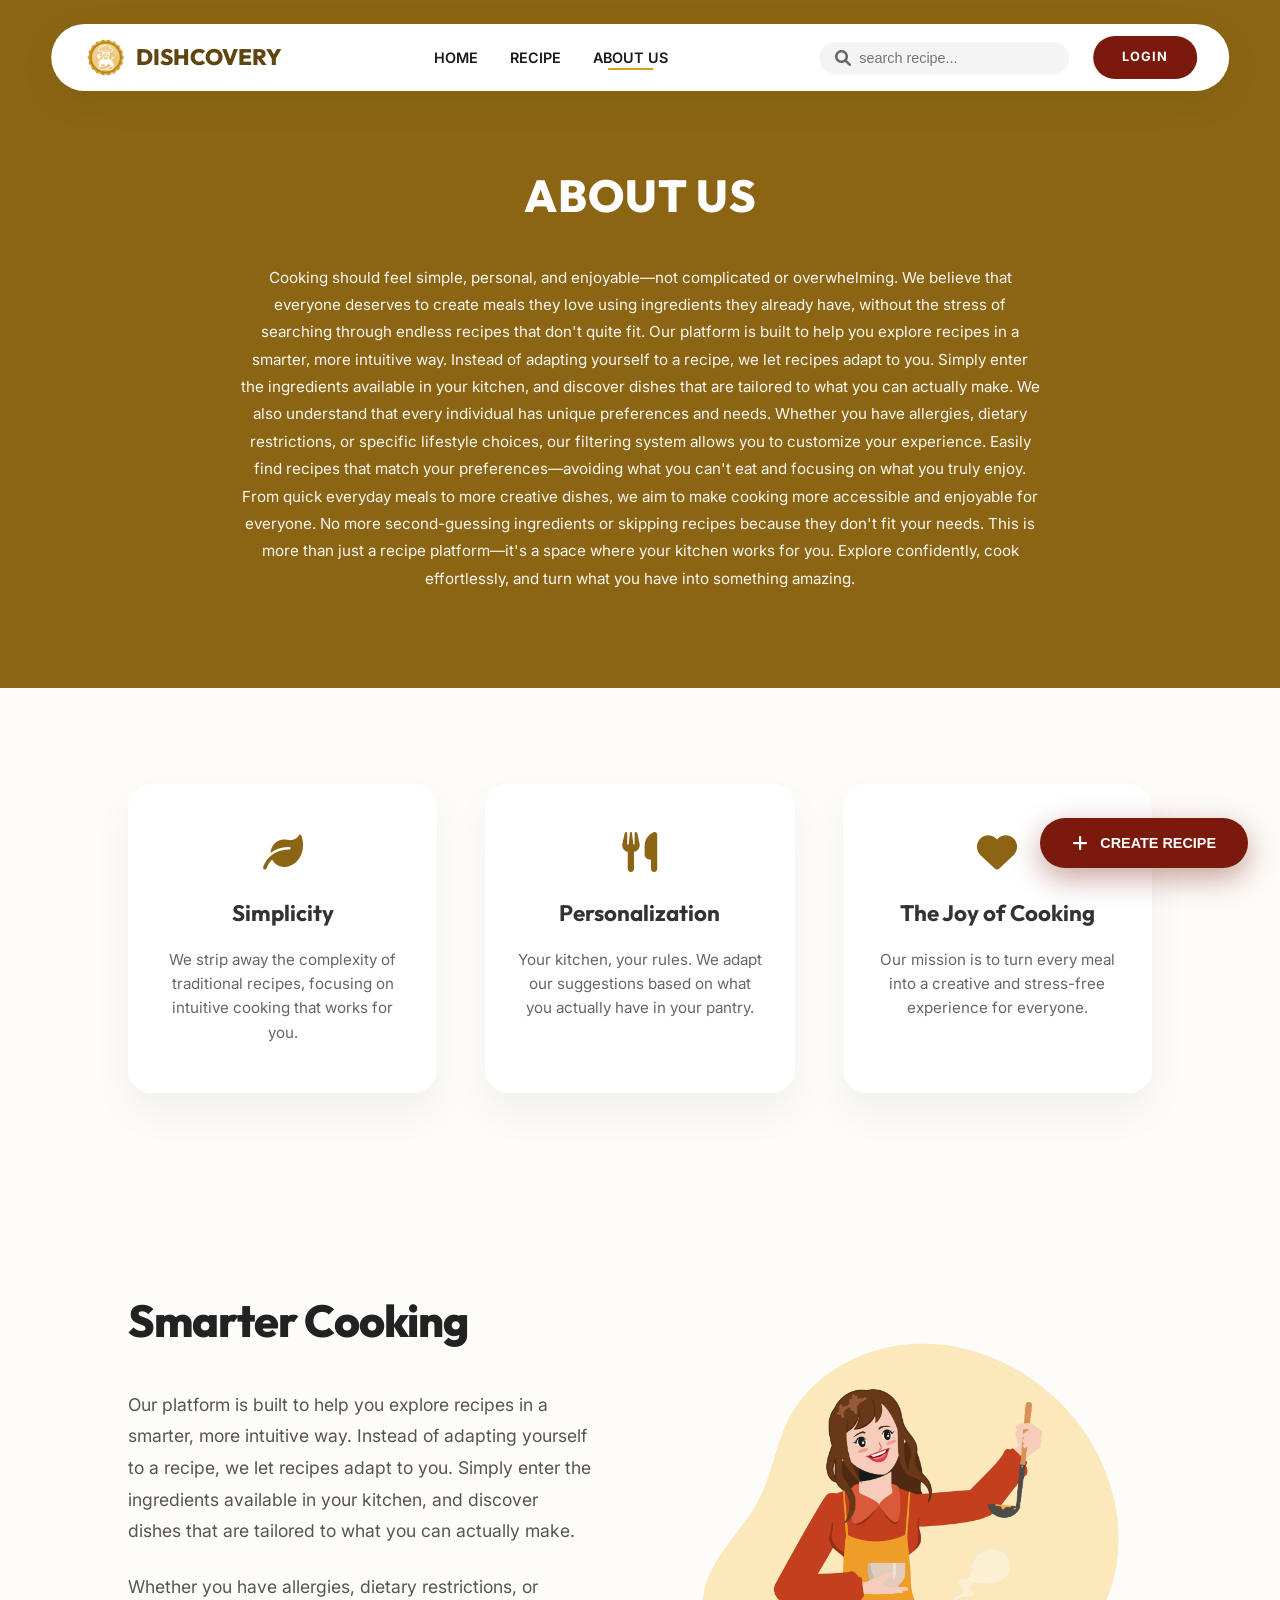
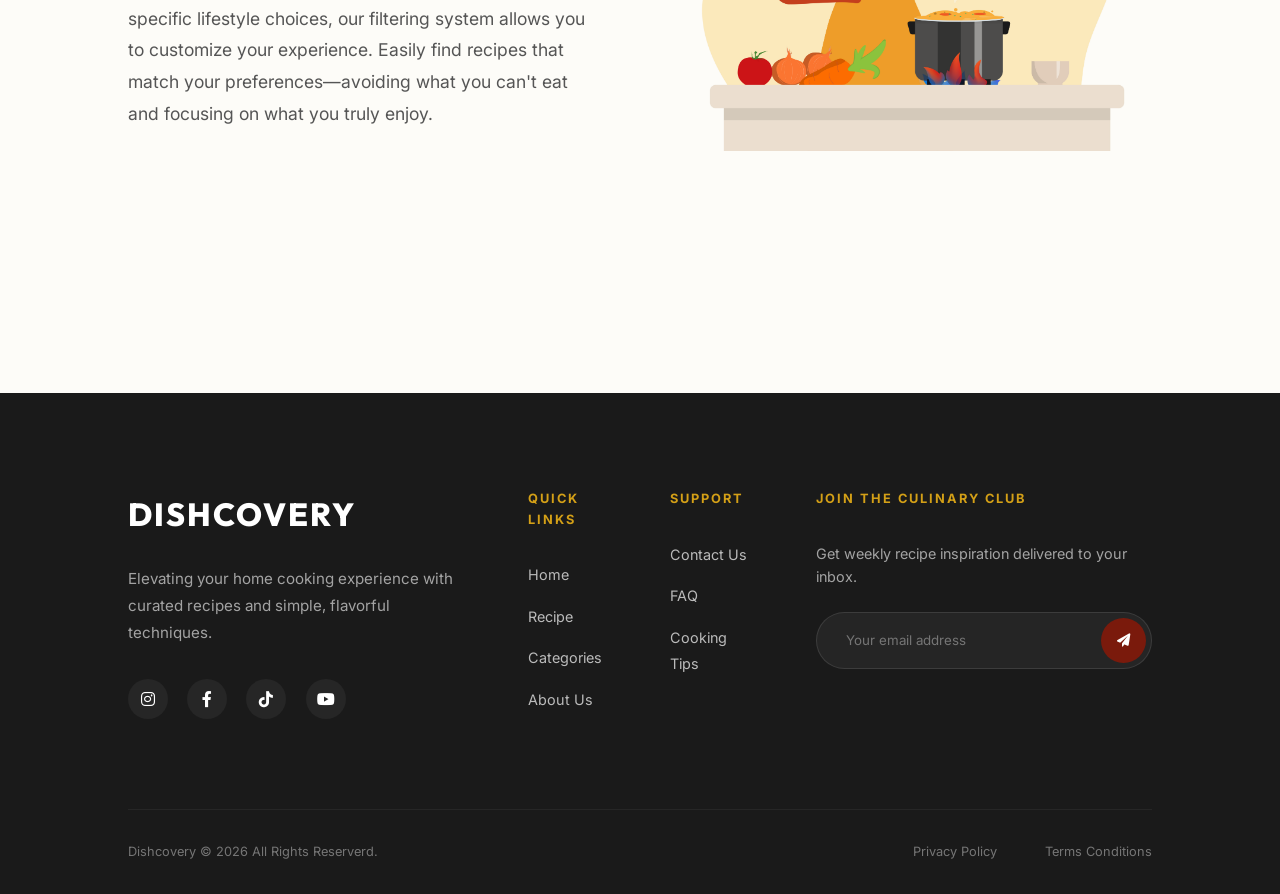
==== about.html @ 6b0d6140 "first commit" ====
<!DOCTYPE html>
<html lang="en">
<head>
    <meta charset="UTF-8">
    <meta name="viewport" content="width=device-width, initial-scale=1.0">
    <title>About Us - Dishcovery</title>
    <link rel="stylesheet" href="style.css">
    <link rel="stylesheet" href="https://cdnjs.cloudflare.com/ajax/libs/font-awesome/6.0.0/css/all.min.css">
    <link href="https://fonts.googleapis.com/css2?family=Outfit:wght@300;400;600;800&family=Playfair+Display:ital,wght@0,700;1,700&display=swap" rel="stylesheet">
    <style>
        :root {
            --about-gold: #8B6513;
            --about-beige: #FDFCF8;
        }

        body {
            font-family: 'Inter', sans-serif;
            background-color: var(--about-beige);
        }

        /* Hero Section - Restored to Gold */
        .about-hero {
            background-color: var(--about-gold);
            color: white;
            padding: 10rem 10% 6rem; /* Reduced bottom padding */
            min-height: 60vh;
            display: flex;
            flex-direction: column;
            justify-content: center;
            align-items: center;
            text-align: center;
        }

        .about-hero h1 {
            font-family: 'Outfit', sans-serif;
            font-size: 2.8rem;
            font-weight: 800;
            margin-bottom: 2rem;
            letter-spacing: 1px;
            color: white;
            text-transform: uppercase;
        }

        .about-content {
            max-width: 800px;
            line-height: 1.8;
            font-size: 0.95rem;
            font-weight: 400;
            opacity: 0.95;
            text-align: center;
        }

        .about-content p {
            margin-bottom: 0; /* Merged paragraph has no bottom margin */
        }

        /* Values Section */
        .values-section {
            padding: 6rem 10%; /* Balanced vertical padding */
            display: grid;
            grid-template-columns: repeat(3, 1fr);
            gap: 3rem;
            position: relative;
            z-index: 3;
            background-color: var(--about-beige);
        }

        .value-card {
            background: white;
            padding: 3rem 2rem;
            border-radius: 24px;
            box-shadow: 0 20px 40px rgba(0,0,0,0.05);
            text-align: center;
            transition: transform 0.3s ease;
        }

        .value-card:hover {
            transform: translateY(-15px);
        }

        .value-card i {
            font-size: 2.5rem;
            color: var(--about-gold);
            margin-bottom: 1.5rem;
        }

        .value-card h3 {
            font-family: 'Outfit', sans-serif;
            font-size: 1.4rem;
            font-weight: 700;
            margin-bottom: 1rem;
            color: #333;
        }

        .value-card p {
            color: #666;
            line-height: 1.6;
            font-size: 0.95rem;
        }

        /* Detailed Section */
        .details-section {
            padding: 6rem 10% 10rem; /* Balanced top padding */
            display: grid;
            grid-template-columns: 1fr 1fr;
            gap: 6rem;
            align-items: center;
        }

        .details-text h2 {
            font-family: 'Outfit', sans-serif;
            font-size: 2.8rem;
            font-weight: 800;
            color: #222;
            margin-bottom: 2rem;
            letter-spacing: -1px;
        }

        .details-text p {
            font-size: 1.1rem;
            line-height: 1.8;
            color: #555;
            margin-bottom: 1.5rem;
        }

        .details-image {
            position: relative;
            display: flex;
            justify-content: center;
            align-items: center;
        }

        .details-image img {
            width: 100%;
            max-width: 500px; /* Make it a bit smaller too since they asked to 'kecilin' earlier */
            border-radius: 30px;
            mix-blend-mode: multiply; /* Removes white background */
            position: relative;
            z-index: 2;
        }

        /* Navbar Correction */
        .navbar {
            background: white;
            position: sticky;
            top: 0;
            z-index: 1000;
            box-shadow: 0 2px 10px rgba(0,0,0,0.05);
        }

        @media (max-width: 1024px) {
            .values-section { grid-template-columns: 1fr; }
            .details-section { grid-template-columns: 1fr; gap: 4rem; }
            .about-hero h1 { font-size: 3rem; }
        }
    </style>
</head>
<body>
    <!-- Navigation -->
    <nav id="navbar">
        <a href="index.html" class="logo">
            <img src="images/logo_dishcovery.png" alt="Dishcovery Logo" style="height: 45px;">
            <span>DISHCOVERY</span>
        </a>
        <ul class="nav-links">
            <li><a href="index.html">HOME</a></li>
            <li><a href="index.html#recipes-section">RECIPE</a></li>
            <li><a href="about.html" class="active">ABOUT US</a></li>
        </ul>
        <div class="nav-actions">
            <div class="nav-search">
                <i class="fas fa-search"></i>
                <input type="text" id="recipe-search" placeholder="search recipe...">
            </div>
            
            <div class="guest-only" id="guest-nav">
                <a href="login.html" class="btn btn-primary">LOGIN</a>
            </div>
            
            <div class="user-only user-profile">
                <div class="avatar" onclick="logout()">
                    <img src="images/avatar.png" alt="User Avatar">
                </div>
            </div>
        </div>
    </nav>

     <!-- About Section -->
    <section class="about-hero">
        <div class="container">
            <h1>ABOUT US</h1>
            <div class="about-content">
                <p>Cooking should feel simple, personal, and enjoyable—not complicated or overwhelming. We believe that everyone deserves to create meals they love using ingredients they already have, without the stress of searching through endless recipes that don't quite fit. Our platform is built to help you explore recipes in a smarter, more intuitive way. Instead of adapting yourself to a recipe, we let recipes adapt to you. Simply enter the ingredients available in your kitchen, and discover dishes that are tailored to what you can actually make. We also understand that every individual has unique preferences and needs. Whether you have allergies, dietary restrictions, or specific lifestyle choices, our filtering system allows you to customize your experience. Easily find recipes that match your preferences—avoiding what you can't eat and focusing on what you truly enjoy. From quick everyday meals to more creative dishes, we aim to make cooking more accessible and enjoyable for everyone. No more second-guessing ingredients or skipping recipes because they don't fit your needs. This is more than just a recipe platform—it's a space where your kitchen works for you. Explore confidently, cook effortlessly, and turn what you have into something amazing.</p>
            </div>
        </div>
    </section>

    <!-- Philosophy Cards -->
    <section class="values-section">
        <div class="value-card">
            <i class="fas fa-leaf"></i>
            <h3>Simplicity</h3>
            <p>We strip away the complexity of traditional recipes, focusing on intuitive cooking that works for you.</p>
        </div>
        <div class="value-card">
            <i class="fas fa-utensils"></i>
            <h3>Personalization</h3>
            <p>Your kitchen, your rules. We adapt our suggestions based on what you actually have in your pantry.</p>
        </div>
        <div class="value-card">
            <i class="fas fa-heart"></i>
            <h3>The Joy of Cooking</h3>
            <p>Our mission is to turn every meal into a creative and stress-free experience for everyone.</p>
        </div>
    </section>

    <!-- Deep Dive Section -->
    <section class="details-section">
        <div class="details-text">
            <h2>Smarter Cooking</h2>
            <p>Our platform is built to help you explore recipes in a smarter, more intuitive way. Instead of adapting yourself to a recipe, we let recipes adapt to you. Simply enter the ingredients available in your kitchen, and discover dishes that are tailored to what you can actually make.</p>
            <p>Whether you have allergies, dietary restrictions, or specific lifestyle choices, our filtering system allows you to customize your experience. Easily find recipes that match your preferences—avoiding what you can't eat and focusing on what you truly enjoy.</p>
        </div>
        <div class="details-image">
            <img src="images/bg_about.jpg" alt="Kitchen setup">
        </div>
    </section>

    <!-- Premium Footer -->
    <footer class="premium-footer">
        <div class="footer-top">
            <div class="footer-brand-section">
                <h3 class="footer-logo-text">DISHCOVERY</h3>
                <p class="footer-tagline">Elevating your home cooking experience with curated recipes and simple, flavorful techniques.</p>
                <div class="footer-social-icons">
                    <a href="#"><i class="fab fa-instagram"></i></a>
                    <a href="#"><i class="fab fa-facebook-f"></i></a>
                    <a href="#"><i class="fab fa-tiktok"></i></a>
                    <a href="#"><i class="fab fa-youtube"></i></a>
                </div>
            </div>
            
            <div class="footer-nav-section">
                <div class="footer-nav-col">
                    <h4>QUICK LINKS</h4>
                    <ul>
                        <li><a href="index.html">Home</a></li>
                        <li><a href="index.html#recipes-section">Recipe</a></li>
                        <li><a href="index.html#recipes-section">Categories</a></li>
                        <li><a href="about.html">About Us</a></li>
                    </ul>
                </div>
                <div class="footer-nav-col">
                    <h4>SUPPORT</h4>
                    <ul>
                        <li><a href="#">Contact Us</a></li>
                        <li><a href="#">FAQ</a></li>
                        <li><a href="#">Cooking Tips</a></li>
                    </ul>
                </div>
            </div>

            <div class="footer-newsletter">
                <h4>JOIN THE CULINARY CLUB</h4>
                <p>Get weekly recipe inspiration delivered to your inbox.</p>
                <form class="newsletter-form">
                    <input type="email" placeholder="Your email address">
                    <button type="submit"><i class="fas fa-paper-plane"></i></button>
                </form>
            </div>
        </div>
        <div class="footer-bottom">
            <p>Dishcovery &copy; 2026 All Rights Reserverd.</p>
            <div class="footer-bottom-links">
                <a href="#">Privacy Policy</a>
                <a href="#">Terms Conditions</a>
            </div>
        </div>
    </footer>

    <script>
        function updateAuthState() {
            const isLoggedIn = localStorage.getItem('isLoggedIn') === 'true';
            document.body.setAttribute('data-view', isLoggedIn ? 'user' : 'guest');
            
            const guestNav = document.getElementById('guest-nav');
            const userNav = document.getElementById('user-nav');
            
            if (isLoggedIn) {
                guestNav.style.display = 'none';
                userNav.style.display = 'flex';
            } else {
                guestNav.style.display = 'block';
                userNav.style.display = 'none';
            }
        }

        function logout() {
            localStorage.setItem('isLoggedIn', 'false');
            window.location.href = 'index.html';
        }

        window.addEventListener('DOMContentLoaded', updateAuthState);
    </script>
    <!-- Floating Create Recipe Button -->
    <button class="floating-create-btn" onclick="handleCreateRecipe()">
        <i class="fas fa-plus"></i>
        <span>CREATE RECIPE</span>
    </button>

    <script>
        // Copy auth check logic from script.js or include script.js but it might interfere
        const isLoggedIn = localStorage.getItem('isLoggedIn') === 'true';
        if (isLoggedIn) document.body.setAttribute('data-view', 'user');
        
        window.logout = () => {
            localStorage.removeItem('isLoggedIn');
            window.location.reload();
        };

        function handleCreateRecipe() {
            if (isLoggedIn) {
                window.location.href = 'create_recipe.html';
            } else {
                window.location.href = 'login.html';
            }
        }
    </script>
</body>
</html>
---- style.css ----
@import url('https://fonts.googleapis.com/css2?family=Outfit:wght@300;400;600;700&family=Inter:wght@300;400;500;600&display=swap');

:root {
    --primary: #7A1A0C; /* Maroon */
    --primary-hover: #5D1409;
    --secondary: #2D2D2D;
    --accent: #E9E3D3; /* Beige */
    --accent-dark: #D1C9B8;
    --gold: #D4A017;
    --bg-light: #FDFDFD;
    --bg-footer: #1C1C1C;
    --text-main: #1A1A1A;
    --text-muted: #666666;
    --white: #FFFFFF;
    --shadow: 0 10px 40px rgba(0, 0, 0, 0.06);
    --radius-sm: 8px;
    --radius-md: 20px;
    --radius-lg: 32px;
    --transition: all 0.3s cubic-bezier(0.4, 0, 0.2, 1);
}

* {
    margin: 0;
    padding: 0;
    box-sizing: border-box;
}

body {
    font-family: 'Inter', sans-serif;
    background-color: var(--bg-light);
    color: var(--text-main);
    line-height: 1.6;
    overflow-x: hidden;
}

h1, h2, h3, .logo {
    font-family: 'Outfit', sans-serif;
    font-weight: 700;
}

/* Navbar */
nav {
    position: fixed;
    top: 1.5rem;
    left: 50%;
    transform: translateX(-50%);
    width: 92%;
    max-width: 1300px;
    padding: 0.7rem 2rem;
    display: flex;
    justify-content: space-between;
    align-items: center;
    z-index: 1000;
    background: var(--white);
    border-radius: 100px;
    box-shadow: var(--shadow);
    transition: var(--transition);
}

.logo {
    font-size: 1.4rem;
    color: #5F450F;
    display: flex;
    align-items: center;
    gap: 0.5rem;
    text-decoration: none;
    font-weight: 800;
}

.logo img {
    height: 32px;
}

.nav-links {
    display: flex;
    gap: 2rem;
    list-style: none;
}

.nav-links a {
    color: var(--text-main);
    text-decoration: none;
    font-weight: 600;
    font-size: 0.9rem;
    text-transform: uppercase;
    transition: var(--transition);
    position: relative;
}

.nav-links a::after {
    content: '';
    position: absolute;
    bottom: -4px;
    left: 0;
    width: 0;
    height: 2px;
    background: var(--gold);
    transition: var(--transition);
}

.nav-links a.active::after,
.nav-links a:hover::after {
    width: 60%; 
    left: 20%;
}

.nav-links a.active {
    color: var(--text-main);
}

.nav-actions {
    display: flex;
    align-items: center;
    gap: 1.5rem;
}

.nav-search {
    position: relative;
    display: flex;
    align-items: center;
    background: #F4F4F4;
    border-radius: 100px;
    padding: 0.5rem 1rem;
    width: 250px;
}

.nav-search input {
    background: transparent;
    border: none;
    outline: none;
    padding-left: 0.5rem;
    font-size: 0.9rem;
    width: 100%;
}

.nav-search i {
    color: var(--text-muted);
}

.btn {
    padding: 0.6rem 1.4rem;
    border-radius: 100px;
    border: none;
    font-weight: 700;
    cursor: pointer;
    transition: var(--transition);
    text-decoration: none;
    font-size: 0.85rem;
    display: flex;
    align-items: center;
    gap: 0.5rem;
}

.btn-primary {
    background-color: var(--primary);
    color: var(--white);
    text-transform: uppercase;
    padding: 0.7rem 1.8rem;
    font-size: 0.8rem;
    letter-spacing: 1px;
}

.btn-primary:hover {
    background-color: var(--primary-hover);
    transform: translateY(-2px);
    box-shadow: 0 5px 15px rgba(122, 26, 12, 0.3);
}

.user-profile {
    display: flex;
    align-items: center;
    gap: 1.5rem;
}

.avatar {
    width: 45px;
    height: 45px;
    border-radius: 50%;
    overflow: hidden;
    cursor: pointer;
    border: 3px solid var(--gold);
    box-shadow: 0 4px 10px rgba(0,0,0,0.1);
    transition: var(--transition);
    flex-shrink: 0;
}

.avatar:hover {
    transform: scale(1.1);
}

.avatar img {
    width: 100%;
    height: 100%;
    object-fit: cover;
}

/* Hero Section */
.hero {
    height: 100vh;
    background: linear-gradient(rgba(0,0,0,0.5), rgba(0,0,0,0.6)), url('images/hero_bg.jpg');
    background-size: cover;
    background-position: center;
    display: flex;
    flex-direction: column;
    justify-content: center;
    align-items: center;
    text-align: center;
    color: var(--white);
    padding: 10rem 5% 0; 
}

.hero h1 {
    font-size: 5rem;
    margin-bottom: 1rem;
    letter-spacing: -2px;
    text-transform: uppercase;
    max-width: 900px;
    line-height: 1.1;
}

.hero p {
    font-size: 1.2rem;
    max-width: 700px;
    margin-bottom: 2.5rem;
    font-weight: 400;
    opacity: 0.9;
}

.btn-hero {
    padding: 1rem 2.5rem;
    font-size: 1rem;
    background: rgba(255,255,255,0.1);
    border: 1px solid rgba(255,255,255,0.3);
    backdrop-filter: blur(5px);
    color: var(--white);
    text-transform: uppercase;
}

.btn-hero:hover {
    background: var(--white);
    color: var(--primary);
}

/* Everyone Favorite Section */
.everyone-favorite {
    padding: 8rem 5% 5rem; 
    margin-top: 0;
    position: relative;
    z-index: 1;
}

.fav-container {
    background: var(--white);
    padding: 3rem;
    border-radius: var(--radius-md);
    box-shadow: var(--shadow);
}

.fav-header {
    display: flex;
    justify-content: space-between;
    align-items: center;
    margin-bottom: 2.5rem;
}

.fav-header h2 {
    font-size: 2rem;
    text-transform: uppercase;
    color: var(--text-main);
}

.slider-controls {
    display: flex;
    gap: 1rem;
}

.slider-btn {
    width: 40px;
    height: 40px;
    border-radius: 50%;
    border: 1px solid #DDD;
    display: flex;
    align-items: center;
    justify-content: center;
    cursor: pointer;
    transition: var(--transition);
}

.slider-btn:hover {
    background: var(--primary);
    color: var(--white);
    border-color: var(--primary);
}

.fav-grid-wrapper {
    overflow: hidden;
    position: relative;
    width: 100%;
}

.fav-grid {
    display: flex;
    gap: 1.5rem;
    transition: transform 0.5s cubic-bezier(0.4, 0, 0.2, 1);
    will-change: transform;
}

.fav-card {
    flex: 0 0 calc(25% - 1.2rem); /* Show 4 cards at a time */
    background: var(--accent);
    border-radius: var(--radius-md);
    overflow: hidden;
    display: flex;
    flex-direction: column;
    box-shadow: 0 4px 20px rgba(0,0,0,0.05);
    transition: var(--transition);
}

.fav-card:hover {
    transform: translateY(-10px);
    box-shadow: 0 15px 35px rgba(0,0,0,0.1);
}

.fav-card .fav-img {
    height: 150px; 
}

.fav-card .fav-img img {
    width: 100%;
    height: 100%;
    object-fit: cover;
}

.fav-card .fav-content {
    padding: 1rem;
    flex: 1;
    display: flex;
    flex-direction: column;
}

.fav-card h3 {
    font-size: 1.05rem;
    margin-bottom: 0.8rem;
    color: var(--text-main);
    line-height: 1.4;
}

.fav-card p {
    font-size: 0.9rem;
    color: var(--text-muted);
    margin-bottom: 2rem;
    display: -webkit-box;
    -webkit-line-clamp: 2;
    -webkit-box-orient: vertical;
    overflow: hidden;
}

.fav-footer {
    display: flex;
    justify-content: space-between;
    align-items: center;
    margin-top: auto;
}

.fav-meta {
    font-size: 0.75rem;
    font-weight: 700;
    text-transform: uppercase;
    color: var(--text-main);
}

.fav-actions {
    display: flex;
    align-items: center;
    gap: 1rem;
}

.heart-btn {
    font-size: 1.2rem;
    color: var(--text-muted);
    cursor: pointer;
    transition: var(--transition);
}

.heart-btn:hover, .heart-btn.active {
    color: var(--primary);
}

/* Recipes Section */
.recipes-section {
    padding: 5rem 5%;
    text-align: center;
}

.recipes-section h2 {
    font-size: 2.5rem;
    text-transform: uppercase;
    margin-bottom: 1rem;
    max-width: 600px;
    margin-left: auto;
    margin-right: auto;
}

.recipes-section .subtext {
    color: var(--text-muted);
    margin-bottom: 3rem;
}

.filter-pills {
    display: flex;
    justify-content: center;
    gap: 1rem;
    margin-bottom: 4rem;
}

.pill {
    padding: 0.6rem 2rem;
    border-radius: 100px;
    background: transparent;
    border: 1px solid #DDD;
    font-weight: 600;
    cursor: pointer;
    transition: var(--transition);
    font-size: 0.85rem;
    text-transform: uppercase;
}

.pill.active {
    background: var(--accent);
    border-color: var(--accent);
    color: var(--text-main);
}

.pill:hover:not(.active) {
    background: #F4F4F4;
}

/* Recipe Grid */
.recipe-grid {
    display: grid;
    grid-template-columns: repeat(5, 1fr);
    gap: 1rem;
    margin-bottom: 4rem;
}

.recipe-card {
    background: var(--white);
    border-radius: var(--radius-md);
    overflow: hidden;
    box-shadow: 0 4px 20px rgba(0,0,0,0.05);
    transition: var(--transition);
    text-align: left;
    display: flex;
    flex-direction: column;
}

.recipe-card:hover {
    transform: translateY(-10px);
    box-shadow: 0 15px 35px rgba(0,0,0,0.1);
}

.recipe-img {
    height: 150px;
    overflow: hidden;
}

.recipe-img img {
    width: 100%;
    height: 100%;
    object-fit: cover;
}

.recipe-content {
    padding: 1.2rem;
    flex: 1;
    display: flex;
    flex-direction: column;
}

.recipe-content h3 {
    font-size: 1.05rem;
    margin-bottom: 0.8rem;
    color: var(--text-main);
    line-height: 1.4;
}

.recipe-content p {
    font-size: 0.9rem;
    color: var(--text-muted);
    margin-bottom: 2rem;
    display: -webkit-box;
    -webkit-line-clamp: 2;
    -webkit-box-orient: vertical;
    overflow: hidden;
}

.recipe-card-footer {
    display: flex;
    justify-content: space-between;
    align-items: center;
    margin-top: auto;
}

.recipe-meta, .fav-meta {
    display: flex;
    flex-direction: column;
    gap: 0.2rem;
}

.recipe-grid .recipe-meta {
    gap: 0.1rem;
}

.meta-item {
    display: flex;
    align-items: center;
    gap: 0.4rem;
    font-size: 0.65rem;
    font-weight: 700;
    text-transform: uppercase;
    color: var(--text-main);
}

.recipe-grid .meta-item {
    font-size: 0.55rem;
    gap: 0.25rem;
}

.meta-item i {
    font-size: 0.75rem;
    color: var(--primary);
    width: 12px;
    text-align: center;
}

.recipe-grid .meta-item i {
    font-size: 0.65rem;
    width: 10px;
}

.fav-meta .meta-item, 
.similar-recipes-section .meta-item {
    font-size: 0.75rem;
    gap: 0.5rem;
}

.fav-meta .meta-item i, 
.similar-recipes-section .meta-item i {
    font-size: 0.85rem;
    width: 14px;
}

.similar-recipes-section .recipe-grid {
    grid-template-columns: repeat(3, 1fr);
    gap: 2rem;
}

.view-btn {
    padding: 0.5rem 1.2rem;
    border-radius: 100px;
    border: 1.5px solid #555;
    background: transparent;
    color: #333;
    font-size: 0.75rem;
    font-weight: 700;
    text-transform: uppercase;
    cursor: pointer;
    transition: var(--transition);
    box-shadow: 2px 2px 0px #555; /* 3D  */
    transform: translate(-1px, -1px);
    min-width: 110px; 
    text-align: center;
}

.view-btn:hover {
    background: var(--primary);
    color: var(--white);
    border-color: var(--primary);
    box-shadow: 0px 0px 0px var(--primary);
    transform: translate(1px, 1px);
}

.recipe-grid .view-btn {
    min-width: 80px;
    font-size: 0.65rem;
    padding: 0.4rem 0.6rem;
}

.recipe-grid .fav-actions {
    display: flex;
    align-items: center;
    gap: 0.8rem;
}

/* Pagination */
.pagination {
    display: flex;
    justify-content: center;
    align-items: center;
    gap: 0.8rem;
    margin-top: 3rem;
}

.page-btn {
    width: 40px;
    height: 40px;
    border-radius: 8px; 
    border: 1px solid #EEE;
    display: flex;
    align-items: center;
    justify-content: center;
    cursor: pointer;
    font-weight: 600;
    transition: var(--transition);
    background: var(--white);
    color: var(--text-main);
}

.page-btn.active {
    background: var(--primary);
    color: var(--white);
    border-color: var(--primary);
}

.page-btn:hover:not(.active) {
    background: #F4F4F4;
}

.page-btn i {
    font-size: 0.8rem;
}

/* Footer */
footer {
    background: var(--bg-footer);
    color: var(--white);
    padding: 5rem 5% 2rem;
    margin-top: 5rem;
}

.footer-main {
    display: flex;
    justify-content: space-between;
    margin-bottom: 5rem;
}

.footer-brand {
    max-width: 400px;
}

.footer-brand .logo {
    color: var(--white);
    margin-bottom: 1.5rem;
    font-size: 1.8rem;
}

/* Premium Footer */
.premium-footer {
    background-color: #1A1A1A;
    color: var(--white);
    padding: 6rem 10% 2rem;
}

.footer-top {
    display: grid;
    grid-template-columns: 1.5fr 1fr 1.5fr;
    gap: 4rem;
    margin-bottom: 5rem;
}

.footer-brand-section .footer-logo-text {
    font-size: 2rem;
    font-weight: 800;
    letter-spacing: 2px;
    color: var(--white);
    margin-bottom: 1.5rem;
}

.footer-tagline {
    color: rgba(255,255,255,0.6);
    line-height: 1.8;
    margin-bottom: 2rem;
    font-size: 0.95rem;
}

.footer-social-icons {
    display: flex;
    gap: 1.2rem;
}

.footer-social-icons a {
    width: 40px;
    height: 40px;
    background: rgba(255,255,255,0.05);
    border-radius: 50%;
    display: flex;
    align-items: center;
    justify-content: center;
    color: var(--white);
    text-decoration: none;
    transition: var(--transition);
}

.footer-social-icons a:hover {
    background: var(--primary);
    transform: translateY(-5px);
}

.footer-nav-section {
    display: flex;
    gap: 3rem;
}

.footer-nav-col h4, .footer-newsletter h4 {
    font-size: 0.8rem;
    letter-spacing: 2px;
    color: var(--gold);
    margin-bottom: 2rem;
}

.footer-nav-col ul {
    list-style: none;
}

.footer-nav-col li {
    margin-bottom: 1rem;
}

.footer-nav-col a {
    color: rgba(255,255,255,0.7);
    text-decoration: none;
    font-size: 0.9rem;
    transition: var(--transition);
}

.footer-nav-col a:hover {
    color: var(--white);
    padding-left: 5px;
}

.footer-newsletter p {
    color: rgba(255,255,255,0.6);
    margin-bottom: 1.5rem;
    font-size: 0.9rem;
}

.newsletter-form {
    display: flex;
    background: rgba(255,255,255,0.05);
    padding: 5px;
    border-radius: 100px;
    border: 1px solid rgba(255,255,255,0.1);
}

.newsletter-form input {
    background: none;
    border: none;
    padding: 0.8rem 1.5rem;
    color: var(--white);
    flex: 1;
    outline: none;
    font-family: inherit;
}

.newsletter-form button {
    background: var(--primary);
    color: white;
    border: none;
    width: 45px;
    height: 45px;
    border-radius: 50%;
    cursor: pointer;
    transition: var(--transition);
}

.newsletter-form button:hover {
    background: #9A2414;
    transform: scale(1.05);
}

.footer-bottom {
    border-top: 1px solid rgba(255,255,255,0.05);
    padding-top: 2rem;
    display: flex;
    justify-content: space-between;
    align-items: center;
    font-size: 0.8rem;
    color: rgba(255,255,255,0.4);
}

.footer-bottom-links {
    display: flex;
    gap: 3rem;
}

.footer-bottom-links a {
    color: rgba(255,255,255,0.4);
    text-decoration: none;
    transition: var(--transition);
}

.footer-bottom-links a:hover {
    color: var(--white);
}

/* Modal */
.modal {
    display: none;
    position: fixed;
    z-index: 3000;
    left: 0;
    top: 0;
    width: 100%;
    height: 100%;
    background-color: rgba(0,0,0,0.5);
    backdrop-filter: blur(5px);
}

.modal-content {
    background-color: var(--white);
    margin: 5% auto;
    padding: 2.5rem;
    border-radius: var(--radius-md);
    width: 90%;
    max-width: 500px;
    box-shadow: 0 20px 50px rgba(0,0,0,0.2);
    position: relative;
}

.close-modal {
    position: absolute;
    right: 1.5rem;
    top: 1rem;
    font-size: 2rem;
    cursor: pointer;
    color: var(--text-muted);
}

.form-group {
    margin-bottom: 1.5rem;
}

.form-group label {
    display: block;
    margin-bottom: 0.5rem;
    font-weight: 600;
    font-size: 0.9rem;
}

.form-group input, 
.form-group select, 
.form-group textarea {
    width: 100%;
    padding: 0.8rem 1rem;
    border-radius: var(--radius-sm);
    border: 1px solid #DDD;
    font-family: inherit;
    font-size: 0.95rem;
}

.form-row {
    display: grid;
    grid-template-columns: 1fr 1fr;
    gap: 1rem;
}


/* Recipe Detail Page */
.recipe-detail-container {
    padding: 10rem 10% 5rem;
    max-width: 1400px;
    margin: 0 auto;
}

.back-nav {
    display: flex;
    align-items: center;
    gap: 1.5rem;
    margin-bottom: 2rem;
}

.back-link {
    width: 45px;
    height: 45px;
    border-radius: 50%;
    border: 1px solid #DDD;
    display: flex;
    align-items: center;
    justify-content: center;
    color: var(--text-main);
    text-decoration: none;
    transition: var(--transition);
}

.back-link:hover {
    background: var(--primary);
    color: var(--white);
    border-color: var(--primary);
}

.breadcrumb {
    font-size: 0.8rem;
    font-weight: 700;
    color: var(--text-muted);
}

.breadcrumb a {
    color: var(--text-muted);
    text-decoration: none;
}

.breadcrumb span {
    color: var(--gold);
}

/* Recipe Hero */
.recipe-hero {
    display: grid;
    grid-template-columns: 1.2fr 1fr;
    gap: 4rem;
    margin-bottom: 5rem;
    align-items: center;
}

.recipe-hero-image {
    height: 500px;
    border-radius: var(--radius-lg);
    overflow: hidden;
    box-shadow: var(--shadow);
}

.recipe-hero-image img {
    width: 100%;
    height: 100%;
    object-fit: cover;
}

.recipe-hero-info .author-info {
    display: flex;
    align-items: center;
    gap: 1rem;
    margin-bottom: 1.5rem;
}

.author-avatar {
    width: 40px;
    height: 40px;
    border-radius: 50%;
}

.author-name {
    font-weight: 600;
    color: var(--text-main);
}

.recipe-hero-info h1 {
    font-size: 3rem;
    line-height: 1.2;
    margin-bottom: 1.5rem;
    color: var(--text-main);
}

.recipe-hero-info p {
    font-size: 1.1rem;
    color: var(--text-muted);
    margin-bottom: 2.5rem;
    line-height: 1.8;
}

.recipe-actions {
    display: flex;
    gap: 1rem;
}

.action-btn {
    width: 50px;
    height: 50px;
    border-radius: 50%;
    border: 1px solid #EEE;
    background: var(--white);
    display: flex;
    align-items: center;
    justify-content: center;
    cursor: pointer;
    font-size: 1.2rem;
    color: var(--text-muted);
    transition: var(--transition);
}

.action-btn:hover {
    background: var(--bg-light);
    color: var(--primary);
    transform: scale(1.1);
}

/* Recipe Body */
.recipe-body {
    display: grid;
    grid-template-columns: 350px 1fr;
    gap: 5rem;
    margin-bottom: 5rem;
}

.ingredients-section h2, .instructions-section h2 {
    font-size: 1.8rem;
    margin-bottom: 2rem;
    text-transform: uppercase;
}

.portion-selector {
    background: #F8F8F8;
    padding: 1rem 1.5rem;
    border-radius: var(--radius-sm);
    display: flex;
    align-items: center;
    gap: 1rem;
    margin-bottom: 2rem;
    font-weight: 600;
    color: var(--text-main);
}

.ingredients-list {
    list-style: none;
}

.ingredients-list li {
    padding: 1rem 1.5rem;
    background: #F8F8F8;
    margin-bottom: 0.8rem;
    border-radius: var(--radius-sm);
    font-size: 0.95rem;
    color: var(--text-main);
    transition: var(--transition);
}

.ingredients-list li:hover {
    background: var(--accent);
    transform: translateX(10px);
}

/* Instructions */
.instructions-steps {
    display: flex;
    flex-direction: column;
    gap: 2.5rem;
}

.step-item {
    display: flex;
    gap: 2rem;
}

.step-number {
    width: 45px;
    height: 45px;
    background: var(--primary);
    color: var(--white);
    border-radius: 50%;
    display: flex;
    align-items: center;
    justify-content: center;
    font-weight: 800;
    flex-shrink: 0;
    font-size: 1.2rem;
}

.step-content h3 {
    font-size: 1.2rem;
    margin-bottom: 0.8rem;
    color: var(--text-main);
}

.step-content p {
    color: var(--text-muted);
    line-height: 1.7;
}

.section-divider {
    border: none;
    border-top: 1px solid #EEE;
    margin: 5rem 0;
}

.similar-recipes-section .section-header {
    text-align: center;
    margin-bottom: 4rem;
}

.similar-recipes-section .section-header h2 {
    font-size: 2.5rem;
    margin-bottom: 1rem;
}

.similar-recipes-section .section-header p {
    color: var(--text-muted);
}

.similar-recipes-section .recipe-grid {
    grid-template-columns: repeat(3, 1fr);
    gap: 2rem;
    max-width: 1200px;
    margin: 4rem auto;
}

.similar-recipes-section .recipe-card {
    background: #E6E4D9;
    border: none;
}

/* Floating Action Button */
.floating-create-btn {
    position: fixed;
    bottom: 2rem;
    right: 2rem;
    z-index: 2000;
    background: var(--primary);
    color: var(--white);
    padding: 1rem 2rem;
    border-radius: 100px;
    box-shadow: 0 10px 30px rgba(122, 26, 12, 0.4);
    display: flex;
    align-items: center;
    gap: 0.8rem;
    text-decoration: none;
    font-weight: 700;
    font-size: 0.9rem;
    transition: var(--transition);
    border: none;
    cursor: pointer;
}

.floating-create-btn:hover {
    transform: translateY(-5px) scale(1.05);
    background: var(--primary-hover);
    box-shadow: 0 15px 35px rgba(122, 26, 12, 0.5);
}

.floating-create-btn i {
    font-size: 1.1rem;
}

/* Responsive */
@media (max-width: 1400px) {
    .recipe-grid { grid-template-columns: repeat(4, 1fr); }
}

@media (max-width: 1200px) {
    .recipe-grid { grid-template-columns: repeat(3, 1fr); }
    .fav-grid { grid-template-columns: repeat(3, 1fr); }
}

@media (max-width: 1024px) {
    .hero h1 { font-size: 4rem; }
    .recipe-grid { grid-template-columns: repeat(2, 1fr); }
    .fav-grid { grid-template-columns: repeat(2, 1fr); }
}

@media (max-width: 768px) {
    .hero h1 { font-size: 3rem; }
    .nav-links, .nav-search { display: none; }
    .footer-main { flex-direction: column; gap: 3rem; }
    .recipe-grid { grid-template-columns: 1fr; }
    .fav-grid { grid-template-columns: 1fr; }
}

[data-view="user"] .guest-only { display: none !important; }
[data-view="guest"] .user-only { display: none !important; }

/* --- PROFILE PAGE STYLES --- */
.profile-info-container {
    max-width: 1100px;
    margin: 0 auto;
    display: flex;
    align-items: center;
    gap: 4rem;
}

.profile-avatar-large {
    position: relative;
    width: 220px;
    height: 220px;
    border-radius: 50%;
    overflow: visible;
}

.profile-avatar-large img {
    width: 100%;
    height: 100%;
    object-fit: cover;
    border-radius: 50%;
    border: 5px solid white;
    box-shadow: 0 10px 30px rgba(0,0,0,0.1);
}

.edit-avatar-btn {
    position: absolute;
    bottom: 10px;
    right: 10px;
    width: 40px;
    height: 40px;
    background: var(--secondary);
    color: white;
    border-radius: 50%;
    display: flex;
    align-items: center;
    justify-content: center;
    cursor: pointer;
    border: 3px solid white;
    transition: var(--transition);
}

.profile-details h1 {
    font-size: 3.5rem;
    margin-bottom: 1rem;
    letter-spacing: -1px;
}

.bio-text {
    max-width: 600px;
    color: var(--text-muted);
    font-size: 1.1rem;
    margin-bottom: 2.5rem;
}

.profile-stats {
    display: flex;
    gap: 3rem;
}

.stat-item {
    display: flex;
    flex-direction: column;
}

.stat-value {
    font-size: 1.2rem;
    font-weight: 800;
    font-family: 'Outfit';
}

.stat-label {
    font-size: 0.85rem;
    color: var(--text-muted);
    text-transform: uppercase;
    letter-spacing: 1px;
}

/* Tabs */
.profile-tabs {
    border-top: 1px solid #EEE;
    border-bottom: 1px solid #EEE;
    margin: 4rem 0 3rem;
}

.tab-container {
    max-width: 1100px;
    margin: 0 auto;
    display: flex;
    gap: 4rem;
}

.tab-btn {
    padding: 1.5rem 0;
    background: none;
    border: none;
    font-family: 'Outfit';
    font-weight: 600;
    font-size: 1rem;
    color: var(--text-muted);
    cursor: pointer;
    position: relative;
}

.tab-btn.active {
    color: var(--text-main);
}

.tab-btn.active::after {
    content: '';
    position: absolute;
    bottom: -1px;
    left: 0;
    width: 100%;
    height: 3px;
    background: var(--secondary);
}

/* Content Heading */
.profile-content {
    max-width: 1100px;
    margin: 0 auto;
    padding-bottom: 5rem;
}

.content-heading {
    text-align: center;
    margin-bottom: 4rem;
}

.content-heading h2 {
    font-size: 2.5rem;
    max-width: 500px;
    margin: 0 auto;
    letter-spacing: -1px;
    text-transform: uppercase;
}

/* Card Actions */
.card-edit-btn, .card-delete-btn {
    background: none;
    border: none;
    color: var(--text-muted);
    cursor: pointer;
    font-size: 1rem;
    transition: var(--transition);
}

.card-edit-btn:hover { color: #28a745; }
.card-delete-btn:hover { color: var(--primary); }

@media (max-width: 768px) {
    .profile-info-container {
        flex-direction: column;
        text-align: center;
        gap: 2rem;
    }
    .profile-avatar-large {
        width: 150px;
        height: 150px;
    }
    .profile-details h1 {
        font-size: 2.5rem;
    }
    .profile-stats {
        justify-content: center;
    }
    .tab-container {
        justify-content: center;
        gap: 2rem;
    }
}

/* Profile Dropdown */
.profile-dropdown-container {
    position: relative;
}

.profile-dropdown {
    position: absolute;
    top: calc(100% + 15px);
    right: 0;
    width: 180px;
    background: var(--white);
    border-radius: var(--radius-sm);
    box-shadow: 0 10px 30px rgba(0,0,0,0.15);
    display: none;
    flex-direction: column;
    padding: 0.5rem;
    z-index: 3000;
}

.profile-dropdown.show {
    display: flex;
}

.profile-dropdown a {
    padding: 0.8rem 1rem;
    text-decoration: none;
    color: var(--text-main);
    font-size: 0.9rem;
    font-weight: 600;
    display: flex;
    align-items: center;
    gap: 0.8rem;
    border-radius: 6px;
    transition: var(--transition);
}

.profile-dropdown a:hover {
    background: #F4F4F4;
    color: var(--primary);
}

.profile-dropdown a i {
    width: 20px;
    text-align: center;
    font-size: 1rem;
}
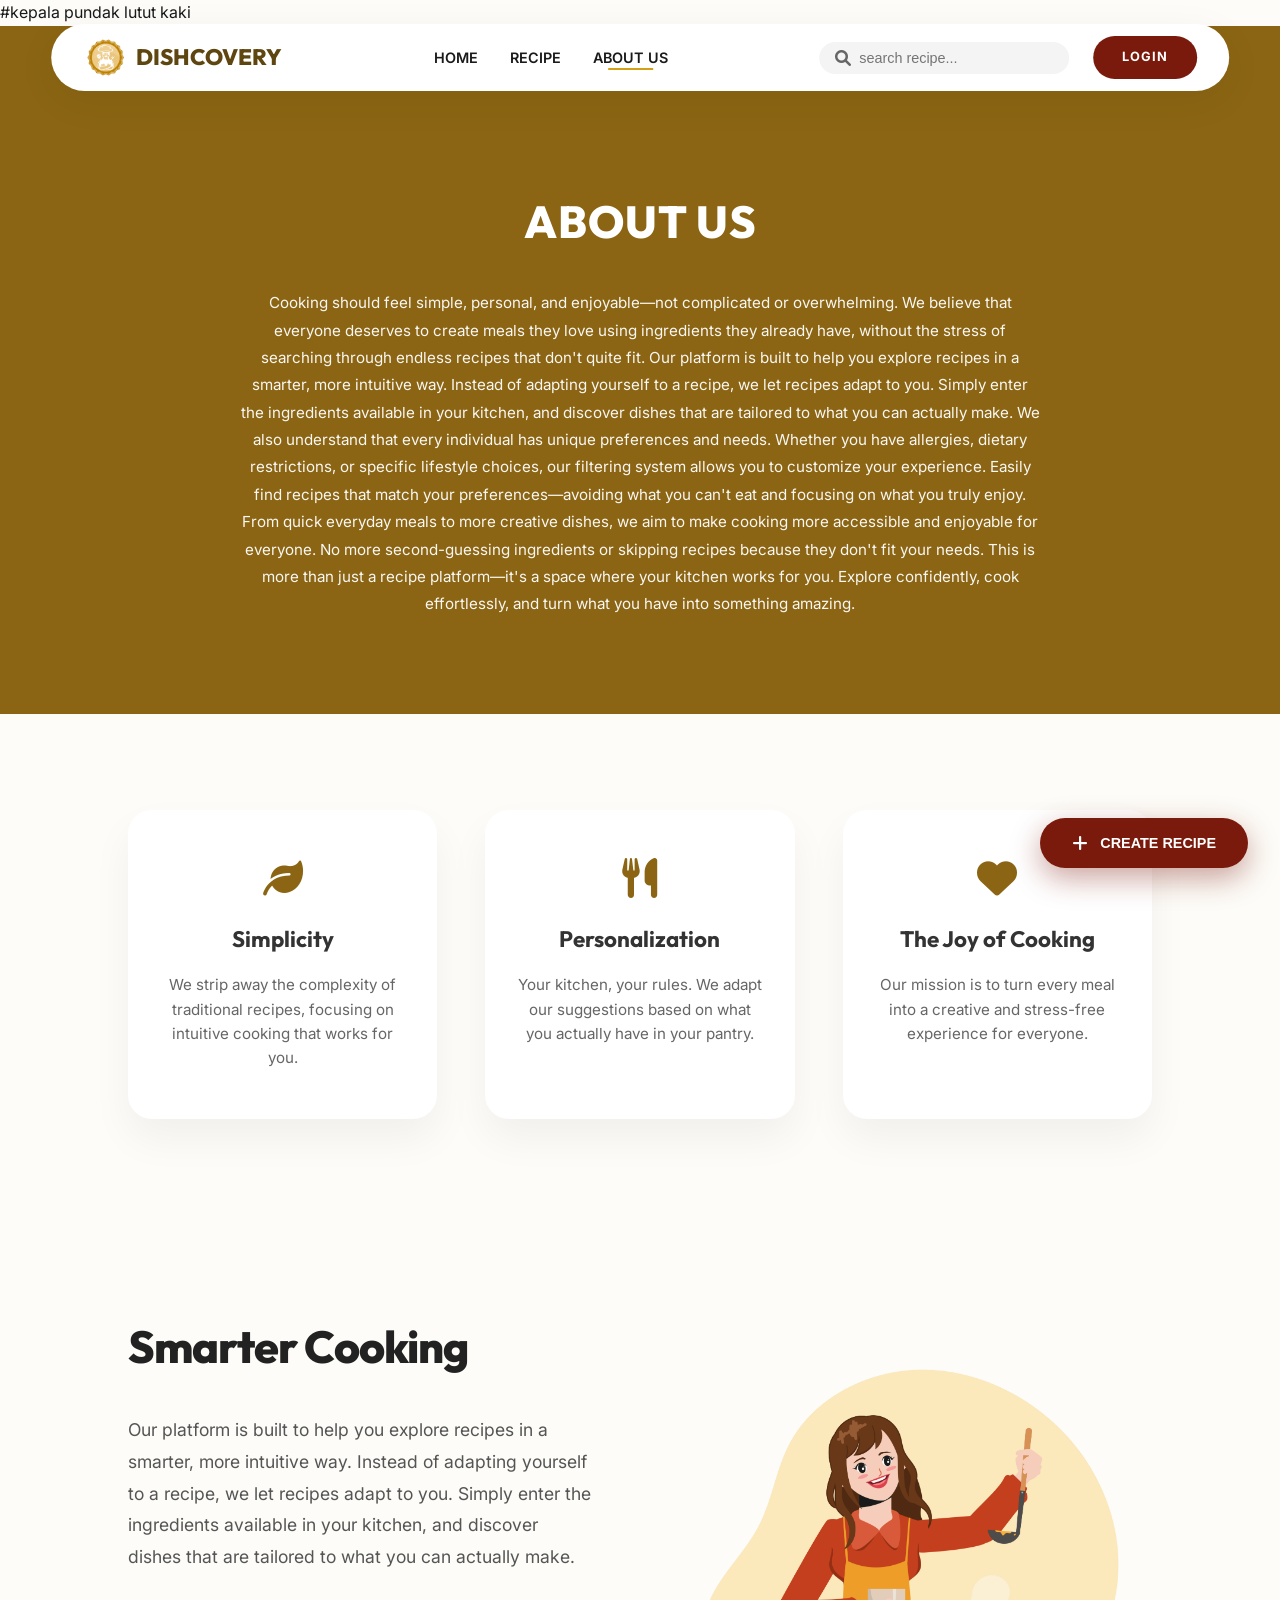
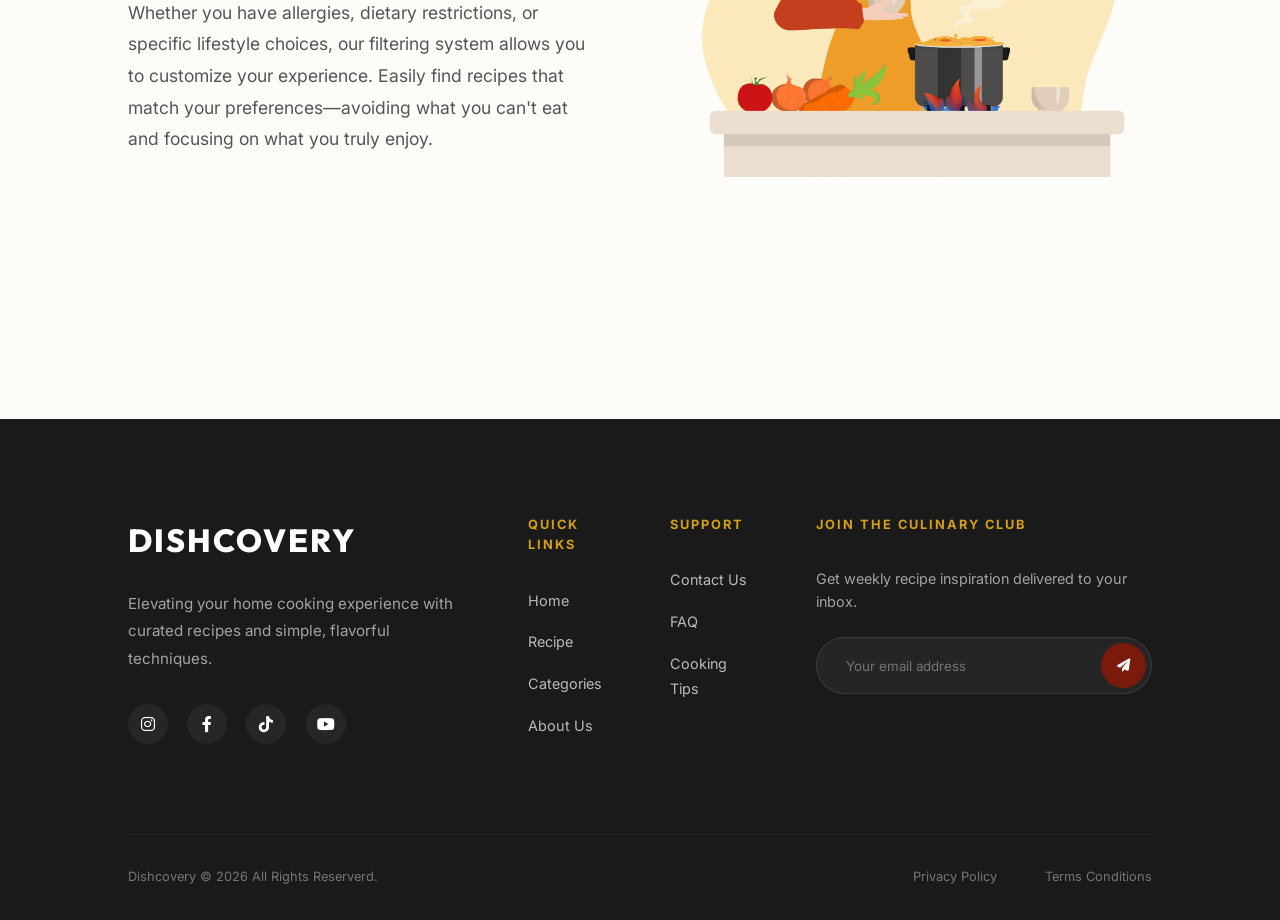
==== commit 1c1980b3: "Update about.html" ====
--- a/about.html
+++ b/about.html
@@ -1,12 +1,16 @@
 <!DOCTYPE html>
 <html lang="en">
-<head>
+
+<head> #kepala pundak lutut kaki
+
     <meta charset="UTF-8">
     <meta name="viewport" content="width=device-width, initial-scale=1.0">
     <title>About Us - Dishcovery</title>
     <link rel="stylesheet" href="style.css">
     <link rel="stylesheet" href="https://cdnjs.cloudflare.com/ajax/libs/font-awesome/6.0.0/css/all.min.css">
-    <link href="https://fonts.googleapis.com/css2?family=Outfit:wght@300;400;600;800&family=Playfair+Display:ital,wght@0,700;1,700&display=swap" rel="stylesheet">
+    <link
+        href="https://fonts.googleapis.com/css2?family=Outfit:wght@300;400;600;800&family=Playfair+Display:ital,wght@0,700;1,700&display=swap"
+        rel="stylesheet">
     <style>
         :root {
             --about-gold: #8B6513;
@@ -18,11 +22,11 @@
             background-color: var(--about-beige);
         }
 
-        /* Hero Section - Restored to Gold */
         .about-hero {
             background-color: var(--about-gold);
             color: white;
-            padding: 10rem 10% 6rem; /* Reduced bottom padding */
+            padding: 10rem 10% 6rem;
+            /* Reduced bottom padding */
             min-height: 60vh;
             display: flex;
             flex-direction: column;
@@ -51,12 +55,14 @@
         }
 
         .about-content p {
-            margin-bottom: 0; /* Merged paragraph has no bottom margin */
+            margin-bottom: 0;
+            /* Merged paragraph has no bottom margin */
         }
 
         /* Values Section */
         .values-section {
-            padding: 6rem 10%; /* Balanced vertical padding */
+            padding: 6rem 10%;
+            /* Balanced vertical padding */
             display: grid;
             grid-template-columns: repeat(3, 1fr);
             gap: 3rem;
@@ -69,7 +75,7 @@
             background: white;
             padding: 3rem 2rem;
             border-radius: 24px;
-            box-shadow: 0 20px 40px rgba(0,0,0,0.05);
+            box-shadow: 0 20px 40px rgba(0, 0, 0, 0.05);
             text-align: center;
             transition: transform 0.3s ease;
         }
@@ -100,7 +106,8 @@
 
         /* Detailed Section */
         .details-section {
-            padding: 6rem 10% 10rem; /* Balanced top padding */
+            padding: 6rem 10% 10rem;
+            /* Balanced top padding */
             display: grid;
             grid-template-columns: 1fr 1fr;
             gap: 6rem;
@@ -132,29 +139,41 @@
 
         .details-image img {
             width: 100%;
-            max-width: 500px; /* Make it a bit smaller too since they asked to 'kecilin' earlier */
+            max-width: 500px;
+            /* Make it a bit smaller too since they asked to 'kecilin' earlier */
             border-radius: 30px;
-            mix-blend-mode: multiply; /* Removes white background */
+            mix-blend-mode: multiply;
+            /* Removes white background */
             position: relative;
             z-index: 2;
         }
 
         /* Navbar Correction */
         .navbar {
-            background: white;
+            background: rgb(249, 223, 223);
             position: sticky;
             top: 0;
             z-index: 1000;
-            box-shadow: 0 2px 10px rgba(0,0,0,0.05);
+            box-shadow: 0 2px 10px rgba(0, 0, 0, 0.05);
         }
 
         @media (max-width: 1024px) {
-            .values-section { grid-template-columns: 1fr; }
-            .details-section { grid-template-columns: 1fr; gap: 4rem; }
-            .about-hero h1 { font-size: 3rem; }
+            .values-section {
+                grid-template-columns: 1fr;
+            }
+
+            .details-section {
+                grid-template-columns: 1fr;
+                gap: 4rem;
+            }
+
+            .about-hero h1 {
+                font-size: 3rem;
+            }
         }
     </style>
 </head>
+
 <body>
     <!-- Navigation -->
     <nav id="navbar">
@@ -172,11 +191,11 @@
                 <i class="fas fa-search"></i>
                 <input type="text" id="recipe-search" placeholder="search recipe...">
             </div>
-            
+
             <div class="guest-only" id="guest-nav">
                 <a href="login.html" class="btn btn-primary">LOGIN</a>
             </div>
-            
+
             <div class="user-only user-profile">
                 <div class="avatar" onclick="logout()">
                     <img src="images/avatar.png" alt="User Avatar">
@@ -185,12 +204,24 @@
         </div>
     </nav>
 
-     <!-- About Section -->
+    <!-- About Section -->
     <section class="about-hero">
         <div class="container">
             <h1>ABOUT US</h1>
             <div class="about-content">
-                <p>Cooking should feel simple, personal, and enjoyable—not complicated or overwhelming. We believe that everyone deserves to create meals they love using ingredients they already have, without the stress of searching through endless recipes that don't quite fit. Our platform is built to help you explore recipes in a smarter, more intuitive way. Instead of adapting yourself to a recipe, we let recipes adapt to you. Simply enter the ingredients available in your kitchen, and discover dishes that are tailored to what you can actually make. We also understand that every individual has unique preferences and needs. Whether you have allergies, dietary restrictions, or specific lifestyle choices, our filtering system allows you to customize your experience. Easily find recipes that match your preferences—avoiding what you can't eat and focusing on what you truly enjoy. From quick everyday meals to more creative dishes, we aim to make cooking more accessible and enjoyable for everyone. No more second-guessing ingredients or skipping recipes because they don't fit your needs. This is more than just a recipe platform—it's a space where your kitchen works for you. Explore confidently, cook effortlessly, and turn what you have into something amazing.</p>
+                <p>Cooking should feel simple, personal, and enjoyable—not complicated or overwhelming. We believe that
+                    everyone deserves to create meals they love using ingredients they already have, without the stress
+                    of searching through endless recipes that don't quite fit. Our platform is built to help you explore
+                    recipes in a smarter, more intuitive way. Instead of adapting yourself to a recipe, we let recipes
+                    adapt to you. Simply enter the ingredients available in your kitchen, and discover dishes that are
+                    tailored to what you can actually make. We also understand that every individual has unique
+                    preferences and needs. Whether you have allergies, dietary restrictions, or specific lifestyle
+                    choices, our filtering system allows you to customize your experience. Easily find recipes that
+                    match your preferences—avoiding what you can't eat and focusing on what you truly enjoy. From quick
+                    everyday meals to more creative dishes, we aim to make cooking more accessible and enjoyable for
+                    everyone. No more second-guessing ingredients or skipping recipes because they don't fit your needs.
+                    This is more than just a recipe platform—it's a space where your kitchen works for you. Explore
+                    confidently, cook effortlessly, and turn what you have into something amazing.</p>
             </div>
         </div>
     </section>
@@ -200,7 +231,8 @@
         <div class="value-card">
             <i class="fas fa-leaf"></i>
             <h3>Simplicity</h3>
-            <p>We strip away the complexity of traditional recipes, focusing on intuitive cooking that works for you.</p>
+            <p>We strip away the complexity of traditional recipes, focusing on intuitive cooking that works for you.
+            </p>
         </div>
         <div class="value-card">
             <i class="fas fa-utensils"></i>
@@ -218,8 +250,12 @@
     <section class="details-section">
         <div class="details-text">
             <h2>Smarter Cooking</h2>
-            <p>Our platform is built to help you explore recipes in a smarter, more intuitive way. Instead of adapting yourself to a recipe, we let recipes adapt to you. Simply enter the ingredients available in your kitchen, and discover dishes that are tailored to what you can actually make.</p>
-            <p>Whether you have allergies, dietary restrictions, or specific lifestyle choices, our filtering system allows you to customize your experience. Easily find recipes that match your preferences—avoiding what you can't eat and focusing on what you truly enjoy.</p>
+            <p>Our platform is built to help you explore recipes in a smarter, more intuitive way. Instead of adapting
+                yourself to a recipe, we let recipes adapt to you. Simply enter the ingredients available in your
+                kitchen, and discover dishes that are tailored to what you can actually make.</p>
+            <p>Whether you have allergies, dietary restrictions, or specific lifestyle choices, our filtering system
+                allows you to customize your experience. Easily find recipes that match your preferences—avoiding what
+                you can't eat and focusing on what you truly enjoy.</p>
         </div>
         <div class="details-image">
             <img src="images/bg_about.jpg" alt="Kitchen setup">
@@ -231,7 +267,8 @@
         <div class="footer-top">
             <div class="footer-brand-section">
                 <h3 class="footer-logo-text">DISHCOVERY</h3>
-                <p class="footer-tagline">Elevating your home cooking experience with curated recipes and simple, flavorful techniques.</p>
+                <p class="footer-tagline">Elevating your home cooking experience with curated recipes and simple,
+                    flavorful techniques.</p>
                 <div class="footer-social-icons">
                     <a href="#"><i class="fab fa-instagram"></i></a>
                     <a href="#"><i class="fab fa-facebook-f"></i></a>
@@ -239,7 +276,7 @@
                     <a href="#"><i class="fab fa-youtube"></i></a>
                 </div>
             </div>
-            
+
             <div class="footer-nav-section">
                 <div class="footer-nav-col">
                     <h4>QUICK LINKS</h4>
@@ -282,10 +319,10 @@
         function updateAuthState() {
             const isLoggedIn = localStorage.getItem('isLoggedIn') === 'true';
             document.body.setAttribute('data-view', isLoggedIn ? 'user' : 'guest');
-            
+
             const guestNav = document.getElementById('guest-nav');
             const userNav = document.getElementById('user-nav');
-            
+
             if (isLoggedIn) {
                 guestNav.style.display = 'none';
                 userNav.style.display = 'flex';
@@ -312,7 +349,7 @@
         // Copy auth check logic from script.js or include script.js but it might interfere
         const isLoggedIn = localStorage.getItem('isLoggedIn') === 'true';
         if (isLoggedIn) document.body.setAttribute('data-view', 'user');
-        
+
         window.logout = () => {
             localStorage.removeItem('isLoggedIn');
             window.location.reload();
@@ -327,4 +364,8 @@
         }
     </script>
 </body>
+
+
+
+
 </html>
